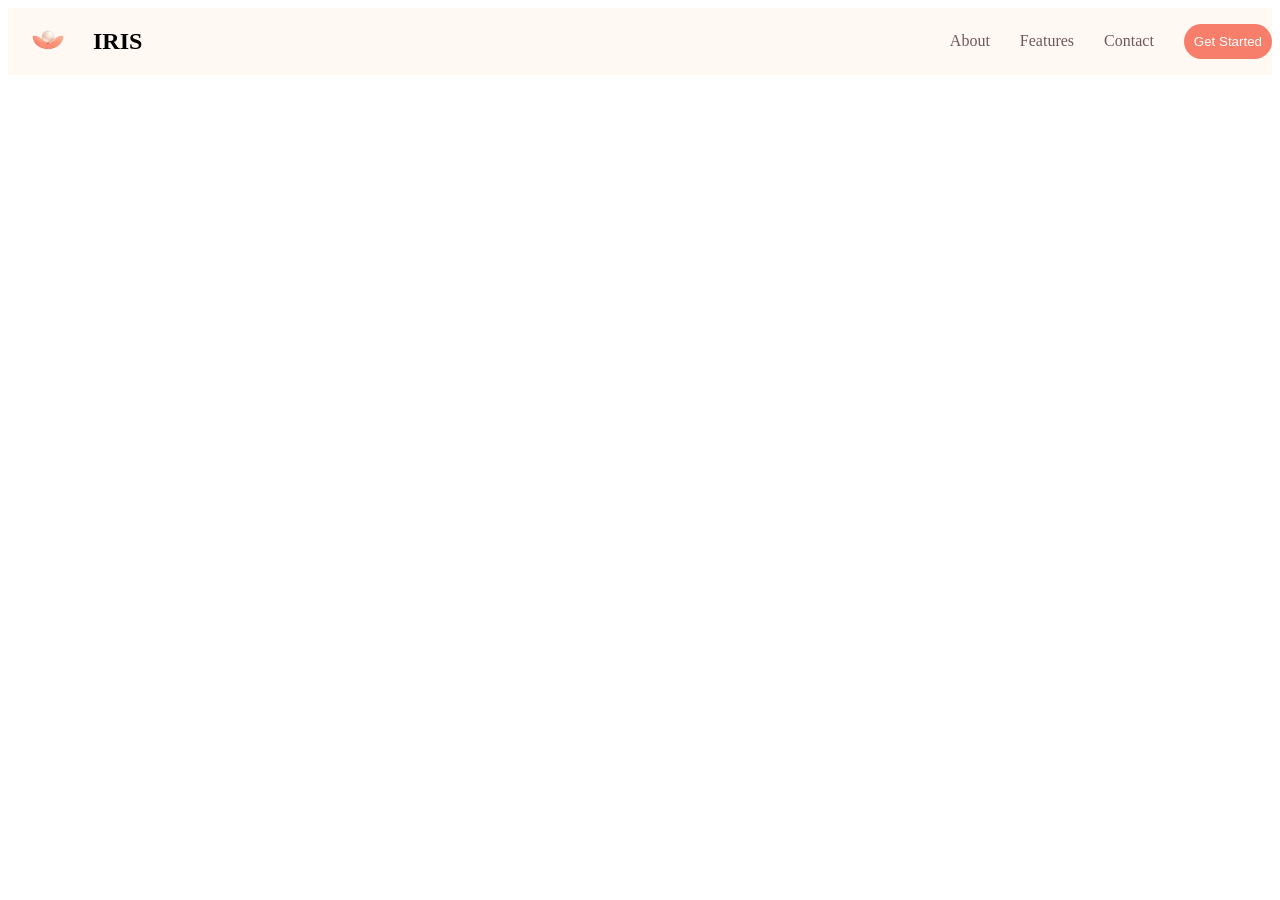
==== index.html @ fd5d16e5 "Create navbar" ====
<!doctype html>
<html>
  <head>
    <title>Home</title>
    <link rel="stylesheet" href="style.css" />
  </head>
  <body>
    <header>
      <nav class="nav">
        <div class="logo-container">
          <img class="logo" src="assets/icons/IRISLOGO.png" />
          <h1>IRIS</h1>
        </div>

        <div class="nav-links">
          <a href="#">About</a>
          <a href="#">Features</a>
          <a href="#">Contact</a>
          <button class="btn">Get Started</button>
        </div>
      </nav>
    </header>
  </body>
</html>
---- style.css ----
*body {
    background-color :#FDE8DC;
    margin: 0;
    font-family: "Poppins", sans-serif;
}

header{
    background-color :#FFF8F3;
}

.nav {
    display: flex;
    align-items: center;
}

.logo-container {
    display: flex;
    align-items:center;
    gap:5px;
}

.logo {
    width:80px;
    height:auto;
}

.nav-links {
    margin-left: auto;
    display: flex;
    align-items: center;
    gap:30px;

}
.nav-links a{
    color:#6F5A54;
    text-decoration: none;
    font-weight:500;
    transition: color 0.3s ease;
}
.nav-links a:hover {
    color: #F77E6B
   
}

.btn {
    background-color:#F77E6B;
    color:#FFFFFF;
    border-radius: 60px;
    padding: 10px;
    cursor:pointer;
    border:none;

}
.btn:hover {
    background-color:#EB6C59;
    transition: background-color 0.3 ease;

}
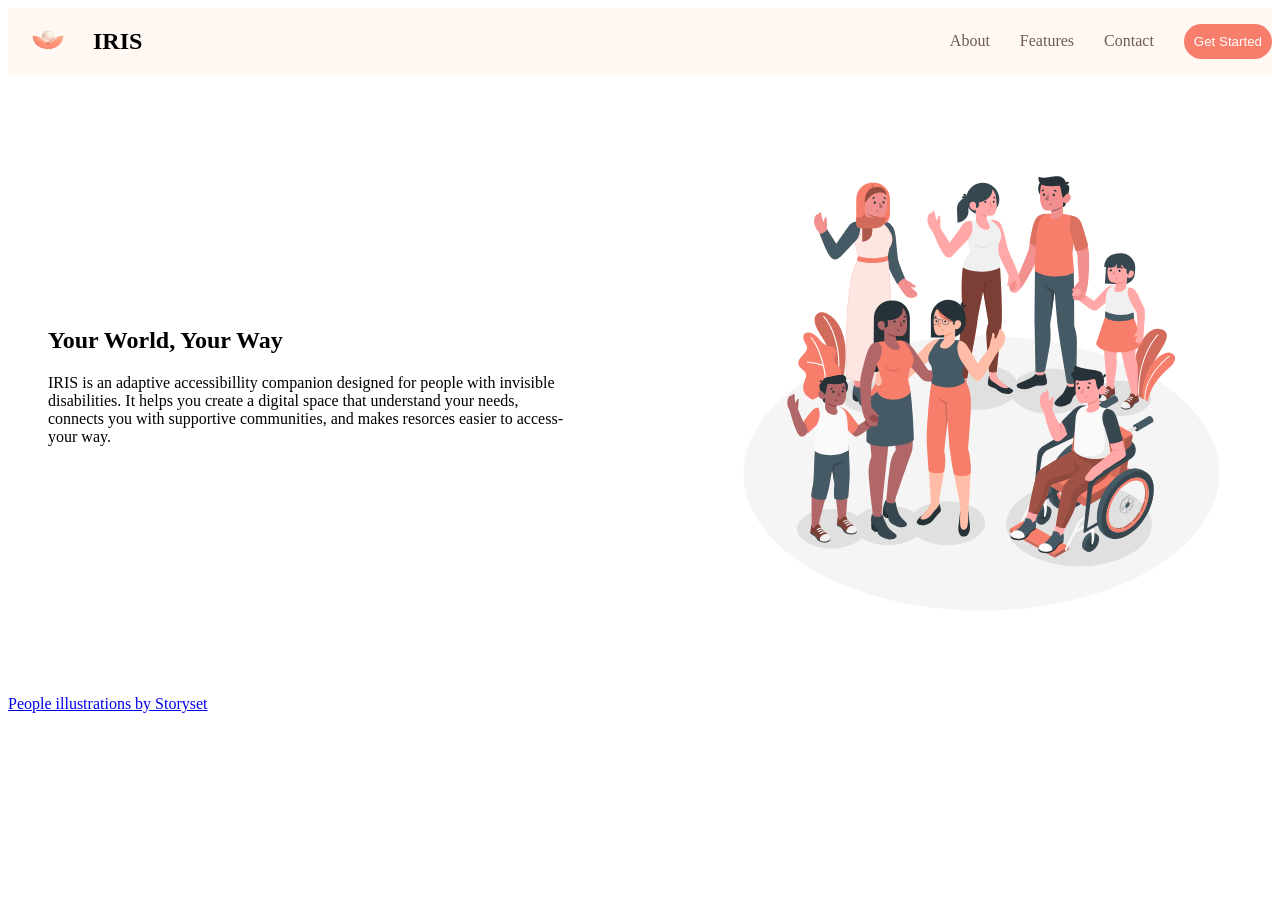
==== commit c41fdfbc: "Add hero section" ====
--- a/index.html
+++ b/index.html
@@ -20,5 +20,23 @@
         </div>
       </nav>
     </header>
+    <section class="hero">
+      <div class="hero-content">
+        <h1>Your World, Your Way</h1>
+        <p>
+          IRIS is an adaptive accessibillity companion designed for people with
+          invisible disabilities. It helps you create a digital space that
+          understand your needs, connects you with supportive communities, and
+          makes resorces easier to access-your way.
+        </p>
+      </div>
+
+      <div class="hero-image">
+        <img src="assets/images/animation.svg" alt="Community image" />
+      </div>
+    </section>
   </body>
+  <footer>
+    <a href="https://storyset.com/people">People illustrations by Storyset</a>
+  </footer>
 </html>
--- a/style.css
+++ b/style.css
@@ -57,6 +57,25 @@
 
 }
 
+.hero {
+    display: flex;
+    align-items: center;
+    justify-content: space-between;
+    gap: 60px;
+    padding: 60px 40px;
+}
 
+.hero-content {
+    max-width: 520px;
+}
 
+.hero-image {
+    width: 500px;
+    margin-left: auto;
+}
 
+.hero-image img {
+    width: 100%;
+    display: block;
+}
+
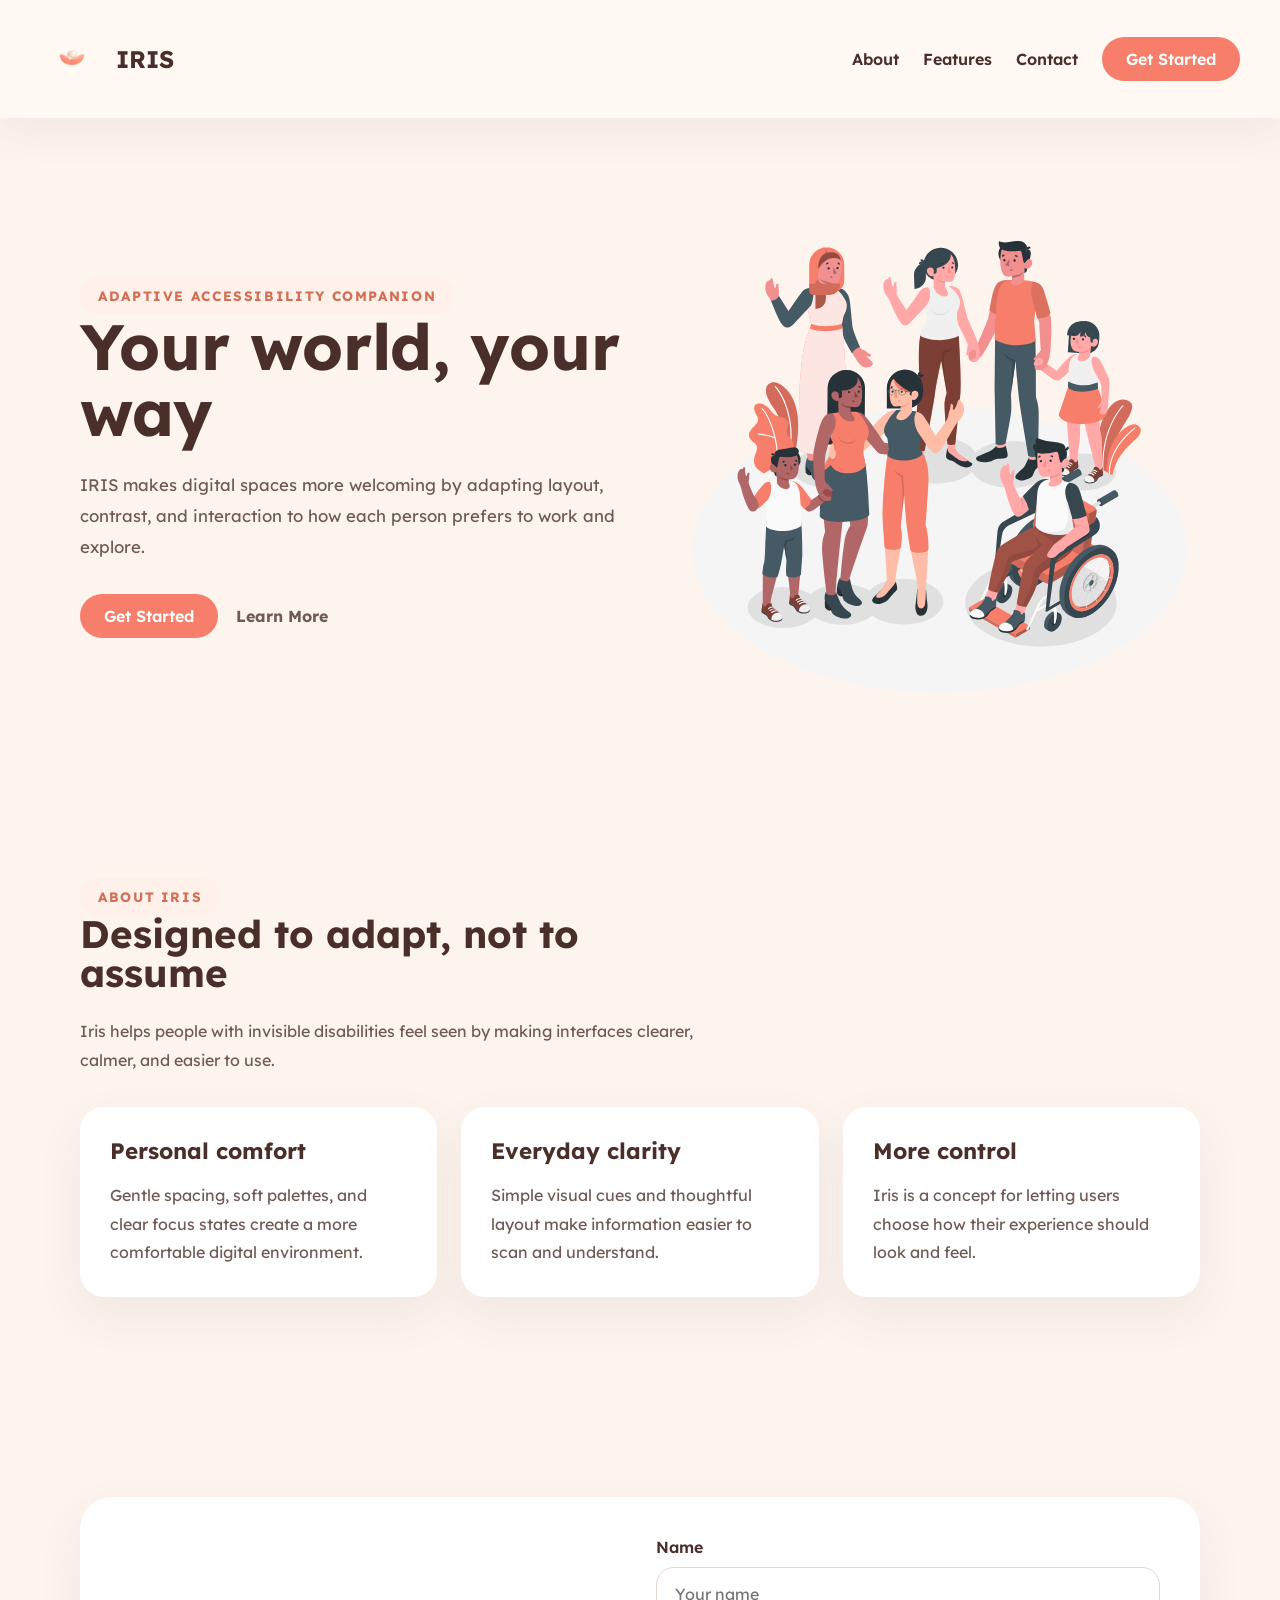
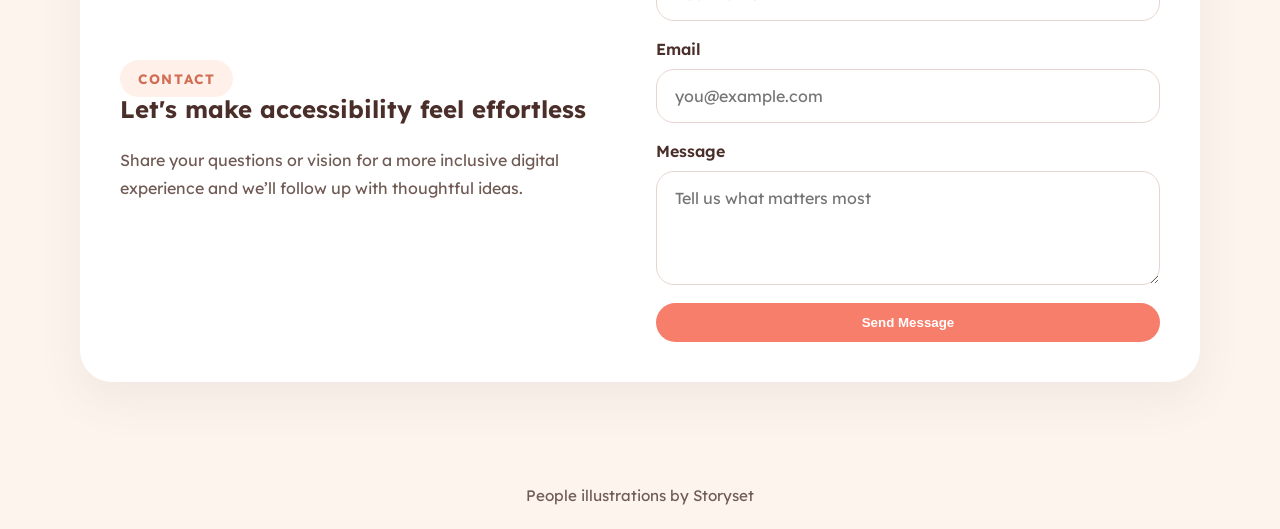
==== commit ae7d1ee7: "Wire Get Started buttons to login page and add login.html with consistent styles" ====
--- a/index.html
+++ b/index.html
@@ -1,42 +1,119 @@
 <!doctype html>
 <html>
   <head>
-    <title>Home</title>
+    <title>IRIS</title>
     <link rel="stylesheet" href="style.css" />
+    <link
+      href="https://fonts.googleapis.com/css2?family=Lexend:wght@400;600;700&display=swap"
+      rel="stylesheet"
+    />
   </head>
   <body>
     <header>
       <nav class="nav">
         <div class="logo-container">
-          <img class="logo" src="assets/icons/IRISLOGO.png" />
+          <img class="logo" src="assets/icons/IRISLOGO.png" alt="IRIS logo" />
           <h1>IRIS</h1>
         </div>
 
         <div class="nav-links">
-          <a href="#">About</a>
-          <a href="#">Features</a>
-          <a href="#">Contact</a>
-          <button class="btn">Get Started</button>
+          <a href="#about">About</a>
+          <a href="features.html">Features</a>
+          <a href="#contact">Contact</a>
+          <a href="login.html" class="btn">Get Started</a>
         </div>
       </nav>
     </header>
-    <section class="hero">
-      <div class="hero-content">
-        <h1>Your World, Your Way</h1>
-        <p>
-          IRIS is an adaptive accessibillity companion designed for people with
-          invisible disabilities. It helps you create a digital space that
-          understand your needs, connects you with supportive communities, and
-          makes resorces easier to access-your way.
-        </p>
-      </div>
 
-      <div class="hero-image">
-        <img src="assets/images/animation.svg" alt="Community image" />
-      </div>
-    </section>
+    <main>
+      <section class="hero">
+        <div class="hero-content">
+          <span class="section-label">Adaptive accessibility companion</span>
+          <h1>Your world, your way</h1>
+          <p>
+            IRIS makes digital spaces more welcoming by adapting layout,
+            contrast, and interaction to how each person prefers to work and
+            explore.
+          </p>
+          <div class="hero-actions">
+            <a href="login.html" class="btn">Get Started</a>
+            <a class="secondary-btn" href="#about">Learn More</a>
+          </div>
+        </div>
+
+        <div class="hero-image">
+          <img src="assets/images/animation.svg" alt="Community image" />
+        </div>
+      </section>
+
+      <section id="about" class="about">
+        <div class="about-header">
+          <span class="section-label">About Iris</span>
+          <h2>Designed to adapt, not to assume</h2>
+          <p>
+            Iris helps people with invisible disabilities feel seen by making
+            interfaces clearer, calmer, and easier to use.
+          </p>
+        </div>
+        <div class="about-grid">
+          <div class="about-card">
+            <h3>Personal comfort</h3>
+            <p>
+              Gentle spacing, soft palettes, and clear focus states create a
+              more comfortable digital environment.
+            </p>
+          </div>
+          <div class="about-card">
+            <h3>Everyday clarity</h3>
+            <p>
+              Simple visual cues and thoughtful layout make information easier
+              to scan and understand.
+            </p>
+          </div>
+          <div class="about-card">
+            <h3>More control</h3>
+            <p>
+              Iris is a concept for letting users choose how their experience
+              should look and feel.
+            </p>
+          </div>
+        </div>
+      </section>
+
+      <section id="contact" class="contact">
+        <div class="contact-card">
+          <div>
+            <span class="section-label">Contact</span>
+            <h2>Let's make accessibility feel effortless</h2>
+            <p>
+              Share your questions or vision for a more inclusive digital
+              experience and we’ll follow up with thoughtful ideas.
+            </p>
+          </div>
+          <form class="contact-form">
+            <label>
+              Name
+              <input type="text" placeholder="Your name" />
+            </label>
+            <label>
+              Email
+              <input type="email" placeholder="you@example.com" />
+            </label>
+            <label>
+              Message
+              <textarea
+                rows="4"
+                placeholder="Tell us what matters most"
+              ></textarea>
+            </label>
+            <button type="button" class="btn">Send Message</button>
+          </form>
+        </div>
+      </section>
+    </main>
+
+    <footer>
+      <a href="https://storyset.com/people">People illustrations by Storyset</a>
+    </footer>
   </body>
-  <footer>
-    <a href="https://storyset.com/people">People illustrations by Storyset</a>
-  </footer>
 </html>
--- a/style.css
+++ b/style.css
@@ -1,81 +1,425 @@
-*body {
-    background-color :#FDE8DC;
+* {
+    box-sizing: border-box;
+}
+
+body {
+    background-color: #FDF4EE;
     margin: 0;
-    font-family: "Poppins", sans-serif;
-}
-
-header{
-    background-color :#FFF8F3;
+    font-family: "Lexend", sans-serif;
+    color: #4A2E2A;
+}
+
+a {
+    color: inherit;
+    text-decoration: none;
+}
+
+header {
+    background-color: #FFF8F3;
+    padding: 24px 40px;
+    box-shadow: 0 12px 40px rgba(111, 90, 84, 0.08);
+    position: sticky;
+    top: 0;
+    z-index: 20;
 }
 
 .nav {
     display: flex;
     align-items: center;
+    max-width: 1200px;
+    margin: 0 auto;
+    gap: 16px;
 }
 
 .logo-container {
     display: flex;
-    align-items:center;
-    gap:5px;
+    align-items: center;
+    gap: 12px;
 }
 
 .logo {
-    width:80px;
-    height:auto;
+    width: 64px;
+    height: auto;
 }
 
 .nav-links {
     margin-left: auto;
     display: flex;
-    align-items: center;
-    gap:30px;
-
-}
-.nav-links a{
-    color:#6F5A54;
+    flex-wrap: wrap;
+    align-items: center;
+    gap: 24px;
+}
+
+.nav-links a,
+.nav-links .btn {
+    font-weight: 600;
+}
+
+.nav-links a:hover {
+    color: #F77E6B;
+}
+
+.btn {
+    display: inline-flex;
+    align-items: center;
+    justify-content: center;
+    background-color: #F77E6B;
+    color: #FFFFFF;
+    border-radius: 999px;
+    padding: 12px 24px;
+    cursor: pointer;
+    border: none;
+    font-weight: 600;
+    transition: background-color 0.25s ease, transform 0.2s ease;
     text-decoration: none;
-    font-weight:500;
-    transition: color 0.3s ease;
-}
-.nav-links a:hover {
-    color: #F77E6B
-   
-}
-
-.btn {
-    background-color:#F77E6B;
-    color:#FFFFFF;
-    border-radius: 60px;
-    padding: 10px;
-    cursor:pointer;
-    border:none;
-
-}
+}
+
 .btn:hover {
-    background-color:#EB6C59;
-    transition: background-color 0.3 ease;
-
+    background-color: #EB6C59;
+    transform: translateY(-1px);
+}
+
+.secondary-btn {
+    display: inline-flex;
+    align-items: center;
+    color: #6F5A54;
+    font-weight: 700;
+}
+
+.secondary-btn:hover {
+    color: #F77E6B;
+}
+
+main {
+    max-width: 1200px;
+    margin: 0 auto;
 }
 
 .hero {
     display: flex;
     align-items: center;
     justify-content: space-between;
-    gap: 60px;
-    padding: 60px 40px;
+    gap: 48px;
+    padding: 80px 40px;
 }
 
 .hero-content {
+    max-width: 540px;
+}
+
+.section-label,
+.preview-label {
+    display: inline-flex;
+    padding: 10px 18px;
+    border-radius: 999px;
+    background-color: #FFF0E9;
+    color: #D26E54;
+    font-size: 0.85rem;
+    font-weight: 700;
+    letter-spacing: 0.12em;
+    text-transform: uppercase;
+}
+
+.hero-content h1,
+.features h1,
+.about h2,
+.contact h2 {
+    margin: 0 0 24px;
+    line-height: 1.02;
+}
+
+.hero-content h1 {
+    font-size: clamp(3rem, 5vw, 4.5rem);
+}
+
+.hero-content p {
+    margin: 0 0 32px;
+    font-size: 1.05rem;
+    line-height: 1.85;
+    color: #6F5A54;
+}
+
+.hero-actions {
+    display: flex;
+    gap: 18px;
+    flex-wrap: wrap;
+}
+
+.hero-image {
+    width: 100%;
     max-width: 520px;
-}
-
-.hero-image {
-    width: 500px;
-    margin-left: auto;
 }
 
 .hero-image img {
     width: 100%;
     display: block;
-}
-
+    border-radius: 32px;
+}
+
+.about,
+.features,
+.contact {
+    padding: 80px 40px;
+}
+
+.about-header,
+.contact-card > div {
+    max-width: 620px;
+}
+
+.about h2 {
+    font-size: clamp(2.3rem, 3vw, 3rem);
+    color: #4A2E2A;
+}
+
+.about p,
+.contact p,
+.feature-preview p,
+.preview-note {
+    color: #6F5A54;
+    line-height: 1.8;
+}
+
+.about-grid {
+    display: grid;
+    grid-template-columns: repeat(auto-fit, minmax(260px, 1fr));
+    gap: 24px;
+    margin-top: 32px;
+}
+
+.about-card {
+    background: #FFFFFF;
+    border-radius: 24px;
+    padding: 30px;
+    box-shadow: 0 18px 45px rgba(111, 90, 84, 0.08);
+}
+
+.about-card h3 {
+    margin-top: 0;
+    margin-bottom: 16px;
+    color: #4A2E2A;
+    font-size: 1.4rem;
+}
+
+.about-card p {
+    margin: 0;
+}
+
+.features {
+    background: #FFF8F3;
+    border-radius: 32px;
+}
+
+.features h1 {
+    font-size: clamp(2.4rem, 3.5vw, 3.6rem);
+}
+
+.features p {
+    margin: 16px 0 36px;
+    max-width: 640px;
+}
+
+.feature-container {
+    display: grid;
+    grid-template-columns: 1fr 1.2fr;
+    gap: 32px;
+    align-items: start;
+}
+
+.feature-list {
+    display: grid;
+    gap: 16px;
+}
+
+.feature-btn {
+    background: #FFFFFF;
+    border: 1px solid transparent;
+    border-radius: 18px;
+    padding: 18px 24px;
+    text-align: left;
+    font-size: 1rem;
+    font-weight: 600;
+    color: #4A2E2A;
+    cursor: pointer;
+    transition: all 0.25s ease;
+    box-shadow: 0 14px 30px rgba(117, 94, 84, 0.08);
+}
+
+.feature-btn:hover,
+.feature-btn.active {
+    background: #F77E6B;
+    color: white;
+    border-color: #F77E6B;
+}
+
+.feature-preview {
+    background: #FFFFFF;
+    border-radius: 32px;
+    padding: 36px;
+    box-shadow: 0 20px 40px rgba(0, 0, 0, 0.08);
+    min-height: 460px;
+    display: flex;
+    flex-direction: column;
+    gap: 24px;
+}
+
+.feature-preview h3 {
+    margin: 0;
+    font-size: 2rem;
+    color: #4A2E2A;
+}
+
+.feature-preview p {
+    margin: 0;
+    font-size: 1rem;
+}
+
+.preview-note {
+    margin-top: auto;
+    color: #8A6F66;
+    font-size: 0.95rem;
+}
+
+.contact {
+    margin-top: 40px;
+}
+
+.contact-card {
+    display: grid;
+    grid-template-columns: 1fr 1fr;
+    gap: 32px;
+    align-items: center;
+}
+
+.contact-card {
+    background: #FFFFFF;
+    border-radius: 32px;
+    padding: 40px;
+    box-shadow: 0 18px 45px rgba(111, 90, 84, 0.08);
+}
+
+.contact-form {
+    display: grid;
+    gap: 18px;
+}
+
+.contact-form label {
+    display: grid;
+    gap: 10px;
+    font-weight: 600;
+    color: #4A2E2A;
+}
+
+.contact-form input,
+.contact-form textarea {
+    width: 100%;
+    border: 1px solid #E7D6CF;
+    border-radius: 18px;
+    padding: 16px 18px;
+    background: #FFFFFF;
+    color: #4A2E2A;
+    font-family: inherit;
+    font-size: 1rem;
+}
+
+.login-section {
+    padding: 80px 40px;
+    display: flex;
+    justify-content: center;
+    align-items: center;
+    min-height: calc(100vh - 160px);
+}
+
+.login-card {
+    background: #FFFFFF;
+    border-radius: 32px;
+    padding: 40px;
+    box-shadow: 0 20px 40px rgba(111, 90, 84, 0.08);
+    max-width: 520px;
+    width: 100%;
+}
+
+.login-card h1 {
+    margin-top: 0;
+    margin-bottom: 16px;
+    font-size: 2.6rem;
+}
+
+.login-card p {
+    margin: 0 0 24px;
+    color: #6F5A54;
+    line-height: 1.8;
+}
+
+.login-form {
+    display: grid;
+    gap: 18px;
+}
+
+.login-footer {
+    margin-top: 20px;
+    text-align: center;
+    color: #6F5A54;
+}
+
+.login-footer a {
+    color: #F77E6B;
+    text-decoration: none;
+}
+
+footer {
+    padding: 24px 40px;
+    text-align: center;
+    font-size: 0.95rem;
+}
+
+footer a {
+    color: #6F5A54;
+    text-decoration: none;
+}
+
+@media (max-width: 980px) {
+    .hero,
+    .feature-container,
+    .contact-card {
+        grid-template-columns: 1fr;
+    }
+
+    .hero {
+        flex-direction: column;
+        text-align: center;
+        align-items: center;
+    }
+
+    .hero-content {
+        max-width: 100%;
+    }
+
+    .hero-actions {
+        justify-content: center;
+    }
+}
+
+@media (max-width: 720px) {
+    header,
+    .hero,
+    .about,
+    .features,
+    .contact,
+    footer {
+        padding-left: 20px;
+        padding-right: 20px;
+    }
+
+    .nav-links {
+        gap: 14px;
+    }
+
+    .hero-content h1 {
+        font-size: 2.8rem;
+    }
+
+    .feature-container {
+        gap: 24px;
+    }
+}
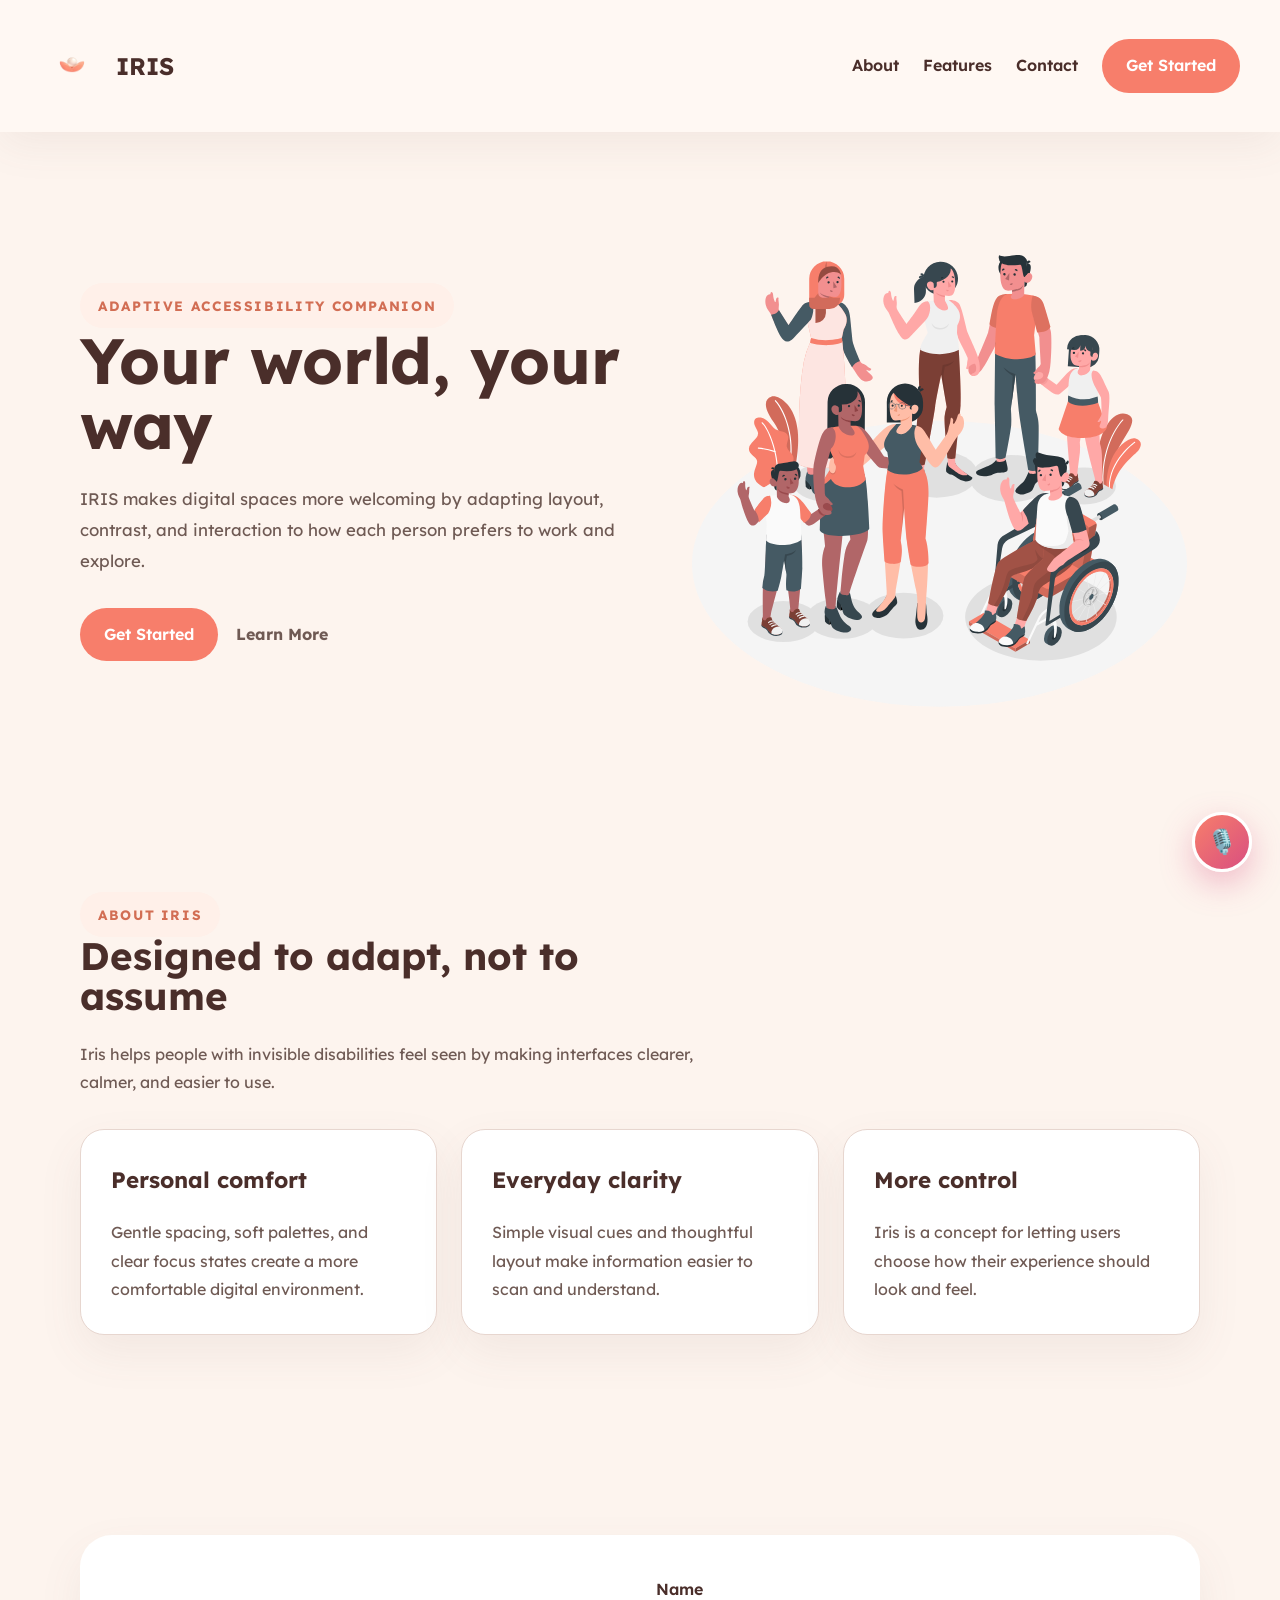
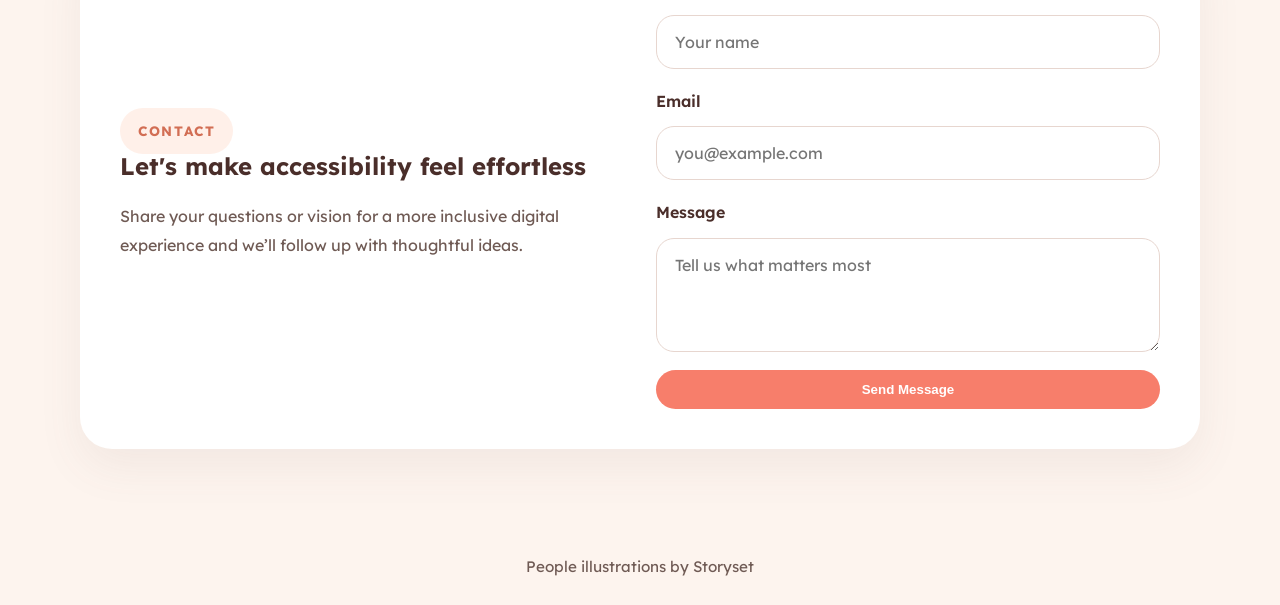
==== commit 42caa2e6: "feat: connect Butler voice assistant to UI, apply accessibility actions and themes" ====
--- a/index.html
+++ b/index.html
@@ -115,5 +115,7 @@
     <footer>
       <a href="https://storyset.com/people">People illustrations by Storyset</a>
     </footer>
+    <script src="script.js"></script>
+    <script src="assistant.js"></script>
   </body>
 </html>
--- a/style.css
+++ b/style.css
@@ -1,12 +1,29 @@
+:root {
+    --bg-color: #FDF4EE;
+    --header-bg: #FFF8F3;
+    --card-bg: #FFFFFF;
+    --text-color: #4A2E2A;
+    --text-muted: #6F5A54;
+    --accent: #F77E6B;
+    --accent-hover: #EB6C59;
+    --border-color: #E7D6CF;
+    --font-family: "Lexend", sans-serif;
+    --letter-spacing: normal;
+    --line-height: 1.85;
+}
+
 * {
     box-sizing: border-box;
 }
 
 body {
-    background-color: #FDF4EE;
+    background-color: var(--bg-color);
     margin: 0;
-    font-family: "Lexend", sans-serif;
-    color: #4A2E2A;
+    font-family: var(--font-family);
+    color: var(--text-color);
+    line-height: var(--line-height);
+    letter-spacing: var(--letter-spacing);
+    transition: background-color 0.25s ease, color 0.25s ease;
 }
 
 a {
@@ -15,12 +32,13 @@
 }
 
 header {
-    background-color: #FFF8F3;
+    background-color: var(--header-bg);
     padding: 24px 40px;
     box-shadow: 0 12px 40px rgba(111, 90, 84, 0.08);
     position: sticky;
     top: 0;
     z-index: 20;
+    transition: background-color 0.25s ease;
 }
 
 .nav {
@@ -188,26 +206,31 @@
 }
 
 .about-card {
-    background: #FFFFFF;
+    background: var(--card-bg);
     border-radius: 24px;
     padding: 30px;
     box-shadow: 0 18px 45px rgba(111, 90, 84, 0.08);
+    border: 1px solid var(--border-color);
+    transition: background-color 0.25s ease, border-color 0.25s ease;
 }
 
 .about-card h3 {
     margin-top: 0;
     margin-bottom: 16px;
-    color: #4A2E2A;
+    color: var(--text-color);
     font-size: 1.4rem;
 }
 
 .about-card p {
     margin: 0;
+    color: var(--text-muted);
 }
 
 .features {
-    background: #FFF8F3;
+    background: var(--header-bg);
     border-radius: 32px;
+    border: 1px solid var(--border-color);
+    transition: background-color 0.25s ease;
 }
 
 .features h1 {
@@ -217,6 +240,7 @@
 .features p {
     margin: 16px 0 36px;
     max-width: 640px;
+    color: var(--text-muted);
 }
 
 .feature-container {
@@ -232,14 +256,14 @@
 }
 
 .feature-btn {
-    background: #FFFFFF;
-    border: 1px solid transparent;
+    background: var(--card-bg);
+    border: 1px solid var(--border-color);
     border-radius: 18px;
     padding: 18px 24px;
     text-align: left;
     font-size: 1rem;
     font-weight: 600;
-    color: #4A2E2A;
+    color: var(--text-color);
     cursor: pointer;
     transition: all 0.25s ease;
     box-shadow: 0 14px 30px rgba(117, 94, 84, 0.08);
@@ -247,13 +271,13 @@
 
 .feature-btn:hover,
 .feature-btn.active {
-    background: #F77E6B;
+    background: var(--accent);
     color: white;
-    border-color: #F77E6B;
+    border-color: var(--accent);
 }
 
 .feature-preview {
-    background: #FFFFFF;
+    background: var(--card-bg);
     border-radius: 32px;
     padding: 36px;
     box-shadow: 0 20px 40px rgba(0, 0, 0, 0.08);
@@ -261,6 +285,8 @@
     display: flex;
     flex-direction: column;
     gap: 24px;
+    border: 1px solid var(--border-color);
+    transition: background-color 0.25s ease, color 0.25s ease, border-color 0.25s ease;
 }
 
 .feature-preview h3 {
@@ -323,32 +349,35 @@
 }
 
 .login-section {
-    padding: 80px 40px;
+    padding: 60px 24px;
     display: flex;
     justify-content: center;
     align-items: center;
     min-height: calc(100vh - 160px);
+    background: radial-gradient(circle at top left, rgba(247, 126, 107, 0.08), transparent 36%),
+      radial-gradient(circle at bottom right, rgba(111, 90, 84, 0.08), transparent 30%);
 }
 
 .login-card {
     background: #FFFFFF;
-    border-radius: 32px;
-    padding: 40px;
-    box-shadow: 0 20px 40px rgba(111, 90, 84, 0.08);
+    border-radius: 36px;
+    padding: 44px;
+    box-shadow: 0 28px 60px rgba(111, 90, 84, 0.08);
     max-width: 520px;
     width: 100%;
+    border: 1px solid rgba(247, 126, 107, 0.12);
 }
 
 .login-card h1 {
     margin-top: 0;
     margin-bottom: 16px;
-    font-size: 2.6rem;
-}
-
-.login-card p {
-    margin: 0 0 24px;
+    font-size: clamp(2.4rem, 3vw, 3rem);
+}
+
+.login-intro {
+    margin: 0 0 28px;
     color: #6F5A54;
-    line-height: 1.8;
+    line-height: 1.85;
 }
 
 .login-form {
@@ -356,8 +385,89 @@
     gap: 18px;
 }
 
+.login-form label {
+    display: grid;
+    gap: 10px;
+    font-weight: 700;
+    color: #4A2E2A;
+}
+
+.login-form input {
+    width: 100%;
+    border: 1px solid #E7D6CF;
+    border-radius: 18px;
+    padding: 16px 18px;
+    background: #FCF5F1;
+    color: #4A2E2A;
+    font-family: inherit;
+    font-size: 1rem;
+    transition: border-color 0.2s ease, box-shadow 0.2s ease;
+}
+
+.login-form input:focus {
+    border-color: #F77E6B;
+    outline: none;
+    box-shadow: 0 0 0 4px rgba(247, 126, 107, 0.16);
+}
+
+.login-meta {
+    display: flex;
+    justify-content: space-between;
+    align-items: center;
+    gap: 16px;
+    flex-wrap: wrap;
+}
+
+.remember-row {
+    display: inline-flex;
+    align-items: center;
+    gap: 10px;
+    color: #6F5A54;
+    font-weight: 500;
+}
+
+.remember-row input {
+    width: auto;
+    accent-color: #F77E6B;
+}
+
+.secondary-link {
+    color: #6F5A54;
+    font-size: 0.95rem;
+}
+
+.secondary-link:hover {
+    color: #F77E6B;
+}
+
+.login-message {
+    display: none;
+    padding: 16px 20px;
+    border-radius: 18px;
+    background: #FFF4EE;
+    border: 1px solid #F4D1C5;
+    color: #6F4F45;
+    font-size: 0.95rem;
+}
+
+.login-message.success {
+    background: #ECF8F3;
+    border-color: #C0E5D8;
+    color: #2A5F46;
+}
+
+.login-message.error {
+    background: #FDEEEE;
+    border-color: #F6C2BB;
+    color: #8B2B2A;
+}
+
+.login-form .btn {
+    width: 100%;
+}
+
 .login-footer {
-    margin-top: 20px;
+    margin-top: 18px;
     text-align: center;
     color: #6F5A54;
 }
@@ -423,3 +533,448 @@
         gap: 24px;
     }
 }
+
+/* =========================================================
+   IRIS Color Themes
+   ========================================================= */
+
+body.theme-baby-pink,
+#preview.theme-baby-pink,
+#preview.baby-pink {
+    --bg-color: #FAD2E1;
+    --header-bg: #FDE8F0;
+    --card-bg: #FFF5F9;
+    --text-color: #4A2234;
+    --text-muted: #733D53;
+    --accent: #E05780;
+    --accent-hover: #C93E67;
+    --border-color: #F4BACF;
+}
+
+body.theme-lavender,
+#preview.theme-lavender,
+#preview.lavender {
+    --bg-color: #E2D9F3;
+    --header-bg: #EFEBF9;
+    --card-bg: #F7F5FC;
+    --text-color: #33224B;
+    --text-muted: #584475;
+    --accent: #8A64D0;
+    --accent-hover: #754EB8;
+    --border-color: #D2C4ED;
+}
+
+body.theme-mint-green,
+#preview.theme-mint-green,
+#preview.mint-green {
+    --bg-color: #D8F3DC;
+    --header-bg: #EAF9ED;
+    --card-bg: #F2FAF4;
+    --text-color: #1B4332;
+    --text-muted: #2D6A4F;
+    --accent: #40916C;
+    --accent-hover: #2D6A4F;
+    --border-color: #B7E4C7;
+}
+
+body.theme-peach,
+#preview.theme-peach,
+#preview.peach {
+    --bg-color: #FFE5D9;
+    --header-bg: #FFF0EB;
+    --card-bg: #FFF7F3;
+    --text-color: #582F24;
+    --text-muted: #7F4E42;
+    --accent: #E07A5F;
+    --accent-hover: #C86348;
+    --border-color: #F8C3AF;
+}
+
+body.theme-sky-blue,
+#preview.theme-sky-blue,
+#preview.sky-blue {
+    --bg-color: #D0E8FF;
+    --header-bg: #E6F2FF;
+    --card-bg: #F0F7FF;
+    --text-color: #1E3A5F;
+    --text-muted: #3B5B84;
+    --accent: #3A86FF;
+    --accent-hover: #2667D6;
+    --border-color: #A9D1FF;
+}
+
+/* =========================================================
+   High Contrast Mode
+   ========================================================= */
+
+body.high-contrast,
+#preview.high-contrast {
+    --bg-color: #121212 !important;
+    --header-bg: #1B1B1B !important;
+    --card-bg: #222222 !important;
+    --text-color: #FFFFFF !important;
+    --text-muted: #E5E5E5 !important;
+    --accent: #FFE066 !important;
+    --accent-hover: #FFD13B !important;
+    --border-color: #FFFFFF !important;
+}
+
+body.high-contrast .btn,
+#preview.high-contrast .btn {
+    background-color: #FFE066 !important;
+    color: #000000 !important;
+    font-weight: 700 !important;
+    border: 2px solid #FFFFFF !important;
+}
+
+body.high-contrast .about-card,
+body.high-contrast .contact-card,
+body.high-contrast .feature-btn,
+body.high-contrast .feature-preview {
+    border: 2px solid #FFFFFF !important;
+    box-shadow: none !important;
+}
+
+/* =========================================================
+   Reading Mode (Dyslexia Friendly Focus)
+   ========================================================= */
+
+body.reading-mode,
+#preview.reading-mode {
+    --letter-spacing: 0.07em !important;
+    --line-height: 2.15 !important;
+}
+
+body.reading-mode p,
+#preview.reading-mode p {
+    line-height: 2.2 !important;
+    letter-spacing: 0.06em !important;
+    word-spacing: 0.12em !important;
+    max-width: 68ch !important;
+}
+
+/* =========================================================
+   Text Sizing
+   ========================================================= */
+
+body.text-size-small {
+    font-size: 0.9rem;
+}
+body.text-size-medium {
+    font-size: 1rem;
+}
+body.text-size-large {
+    font-size: 1.18rem;
+}
+body.text-size-large h1 {
+    font-size: 3.6rem;
+}
+body.text-size-large h2 {
+    font-size: 2.6rem;
+}
+body.text-size-large p {
+    font-size: 1.2rem;
+}
+body.text-size-x-large {
+    font-size: 1.35rem;
+}
+body.text-size-x-large h1 {
+    font-size: 4rem;
+}
+body.text-size-x-large p {
+    font-size: 1.35rem;
+}
+
+/* =========================================================
+   Reduce Motion
+   ========================================================= */
+
+body.reduce-motion *,
+#preview.reduce-motion * {
+    animation-duration: 0.001ms !important;
+    animation-iteration-count: 1 !important;
+    transition-duration: 0.001ms !important;
+    scroll-behavior: auto !important;
+}
+
+/* =========================================================
+   Simplified Layout
+   ========================================================= */
+
+body.simplified-layout .hero-image,
+body.simplified-layout .preview-note,
+body.simplified-layout footer {
+    display: none !important;
+}
+
+body.simplified-layout .hero {
+    text-align: center;
+    justify-content: center;
+}
+body.simplified-layout .hero-content {
+    max-width: 800px;
+    margin: 0 auto;
+}
+
+/* =========================================================
+   Butler Voice & Accessible Interface
+   ========================================================= */
+
+#butler-btn,
+.butler-trigger {
+    background: linear-gradient(135deg, #F77E6B 0%, #D94F80 100%);
+    color: #FFFFFF;
+    border: none;
+    border-radius: 18px;
+    padding: 16px 22px;
+    font-size: 1rem;
+    font-weight: 700;
+    cursor: pointer;
+    display: inline-flex;
+    align-items: center;
+    gap: 10px;
+    box-shadow: 0 10px 25px rgba(217, 79, 128, 0.25);
+    transition: all 0.25s ease;
+}
+
+#butler-btn:hover,
+.butler-trigger:hover {
+    transform: translateY(-2px);
+    box-shadow: 0 14px 30px rgba(217, 79, 128, 0.35);
+}
+
+#butler-btn.listening,
+.butler-trigger.listening,
+.butler-fab.listening {
+    background: linear-gradient(135deg, #E63946 0%, #F77E6B 100%) !important;
+    animation: butler-pulse 1.4s infinite !important;
+}
+
+@keyframes butler-pulse {
+    0% {
+        box-shadow: 0 0 0 0 rgba(230, 57, 70, 0.7);
+    }
+    70% {
+        box-shadow: 0 0 0 16px rgba(230, 57, 70, 0);
+    }
+    100% {
+        box-shadow: 0 0 0 0 rgba(230, 57, 70, 0);
+    }
+}
+
+/* Floating Butler Widget */
+.butler-floating-widget {
+    position: fixed;
+    bottom: 28px;
+    right: 28px;
+    z-index: 1000;
+    display: flex;
+    flex-direction: column;
+    align-items: flex-end;
+    gap: 12px;
+}
+
+.butler-fab {
+    width: 60px;
+    height: 60px;
+    border-radius: 50%;
+    background: linear-gradient(135deg, #F77E6B 0%, #D94F80 100%);
+    color: #FFFFFF;
+    border: 3px solid #FFFFFF;
+    box-shadow: 0 12px 32px rgba(217, 79, 128, 0.35);
+    cursor: pointer;
+    font-size: 1.5rem;
+    display: flex;
+    align-items: center;
+    justify-content: center;
+    transition: transform 0.25s ease, box-shadow 0.25s ease;
+}
+
+.butler-fab:hover {
+    transform: scale(1.08);
+}
+
+.butler-panel {
+    width: 380px;
+    max-width: calc(100vw - 32px);
+    background: var(--card-bg);
+    border: 1px solid var(--border-color);
+    border-radius: 24px;
+    padding: 20px;
+    box-shadow: 0 24px 60px rgba(0, 0, 0, 0.16);
+    display: none;
+    flex-direction: column;
+    gap: 14px;
+    animation: butler-slide-up 0.25s ease forwards;
+}
+
+.butler-panel.open {
+    display: flex;
+}
+
+@keyframes butler-slide-up {
+    from {
+        opacity: 0;
+        transform: translateY(16px);
+    }
+    to {
+        opacity: 1;
+        transform: translateY(0);
+    }
+}
+
+.butler-panel-header {
+    display: flex;
+    align-items: center;
+    justify-content: space-between;
+    border-bottom: 1px solid var(--border-color);
+    padding-bottom: 12px;
+}
+
+.butler-panel-title {
+    display: flex;
+    align-items: center;
+    gap: 8px;
+    font-weight: 700;
+    color: var(--text-color);
+    font-size: 1.05rem;
+}
+
+.butler-status-badge {
+    font-size: 0.75rem;
+    padding: 4px 10px;
+    border-radius: 999px;
+    background: #FFF0E9;
+    color: #D26E54;
+    font-weight: 600;
+}
+
+.butler-status-badge.listening {
+    background: #FFE8E8;
+    color: #D90429;
+}
+
+.butler-status-badge.speaking {
+    background: #EAF4FF;
+    color: #0077B6;
+}
+
+.butler-status-badge.processing {
+    background: #FFF3CD;
+    color: #856404;
+}
+
+.butler-close-btn {
+    background: none;
+    border: none;
+    font-size: 1.3rem;
+    color: var(--text-muted);
+    cursor: pointer;
+    padding: 0 4px;
+}
+
+.butler-dialog-box {
+    max-height: 220px;
+    overflow-y: auto;
+    display: flex;
+    flex-direction: column;
+    gap: 10px;
+    font-size: 0.92rem;
+    padding-right: 4px;
+}
+
+.butler-bubble {
+    padding: 10px 14px;
+    border-radius: 16px;
+    line-height: 1.5;
+    max-width: 90%;
+    word-break: break-word;
+}
+
+.butler-bubble.user {
+    align-self: flex-end;
+    background: var(--accent);
+    color: #FFFFFF;
+    border-bottom-right-radius: 4px;
+}
+
+.butler-bubble.assistant {
+    align-self: flex-start;
+    background: var(--bg-color);
+    color: var(--text-color);
+    border: 1px solid var(--border-color);
+    border-bottom-left-radius: 4px;
+}
+
+.butler-chips-label {
+    font-size: 0.75rem;
+    color: var(--text-muted);
+    font-weight: 600;
+    text-transform: uppercase;
+    letter-spacing: 0.05em;
+    margin-bottom: 4px;
+}
+
+.butler-chips {
+    display: flex;
+    flex-wrap: wrap;
+    gap: 6px;
+}
+
+.butler-chip {
+    background: var(--bg-color);
+    color: var(--text-color);
+    border: 1px solid var(--border-color);
+    border-radius: 999px;
+    padding: 6px 12px;
+    font-size: 0.78rem;
+    cursor: pointer;
+    font-family: inherit;
+    transition: background-color 0.2s ease, border-color 0.2s ease, color 0.2s ease;
+}
+
+.butler-chip:hover {
+    background: var(--accent);
+    color: #FFFFFF;
+    border-color: var(--accent);
+}
+
+.butler-input-row {
+    display: flex;
+    gap: 8px;
+    align-items: center;
+}
+
+.butler-text-input {
+    flex: 1;
+    border: 1px solid var(--border-color);
+    border-radius: 999px;
+    padding: 10px 14px;
+    font-family: inherit;
+    font-size: 0.88rem;
+    background: var(--bg-color);
+    color: var(--text-color);
+    outline: none;
+    transition: border-color 0.2s ease;
+}
+
+.butler-text-input:focus {
+    border-color: var(--accent);
+}
+
+.butler-send-btn {
+    background: var(--accent);
+    color: #FFFFFF;
+    border: none;
+    border-radius: 999px;
+    padding: 10px 16px;
+    cursor: pointer;
+    font-weight: 600;
+    font-size: 0.85rem;
+    transition: background-color 0.2s ease;
+}
+
+.butler-send-btn:hover {
+    background: var(--accent-hover);
+}
+
